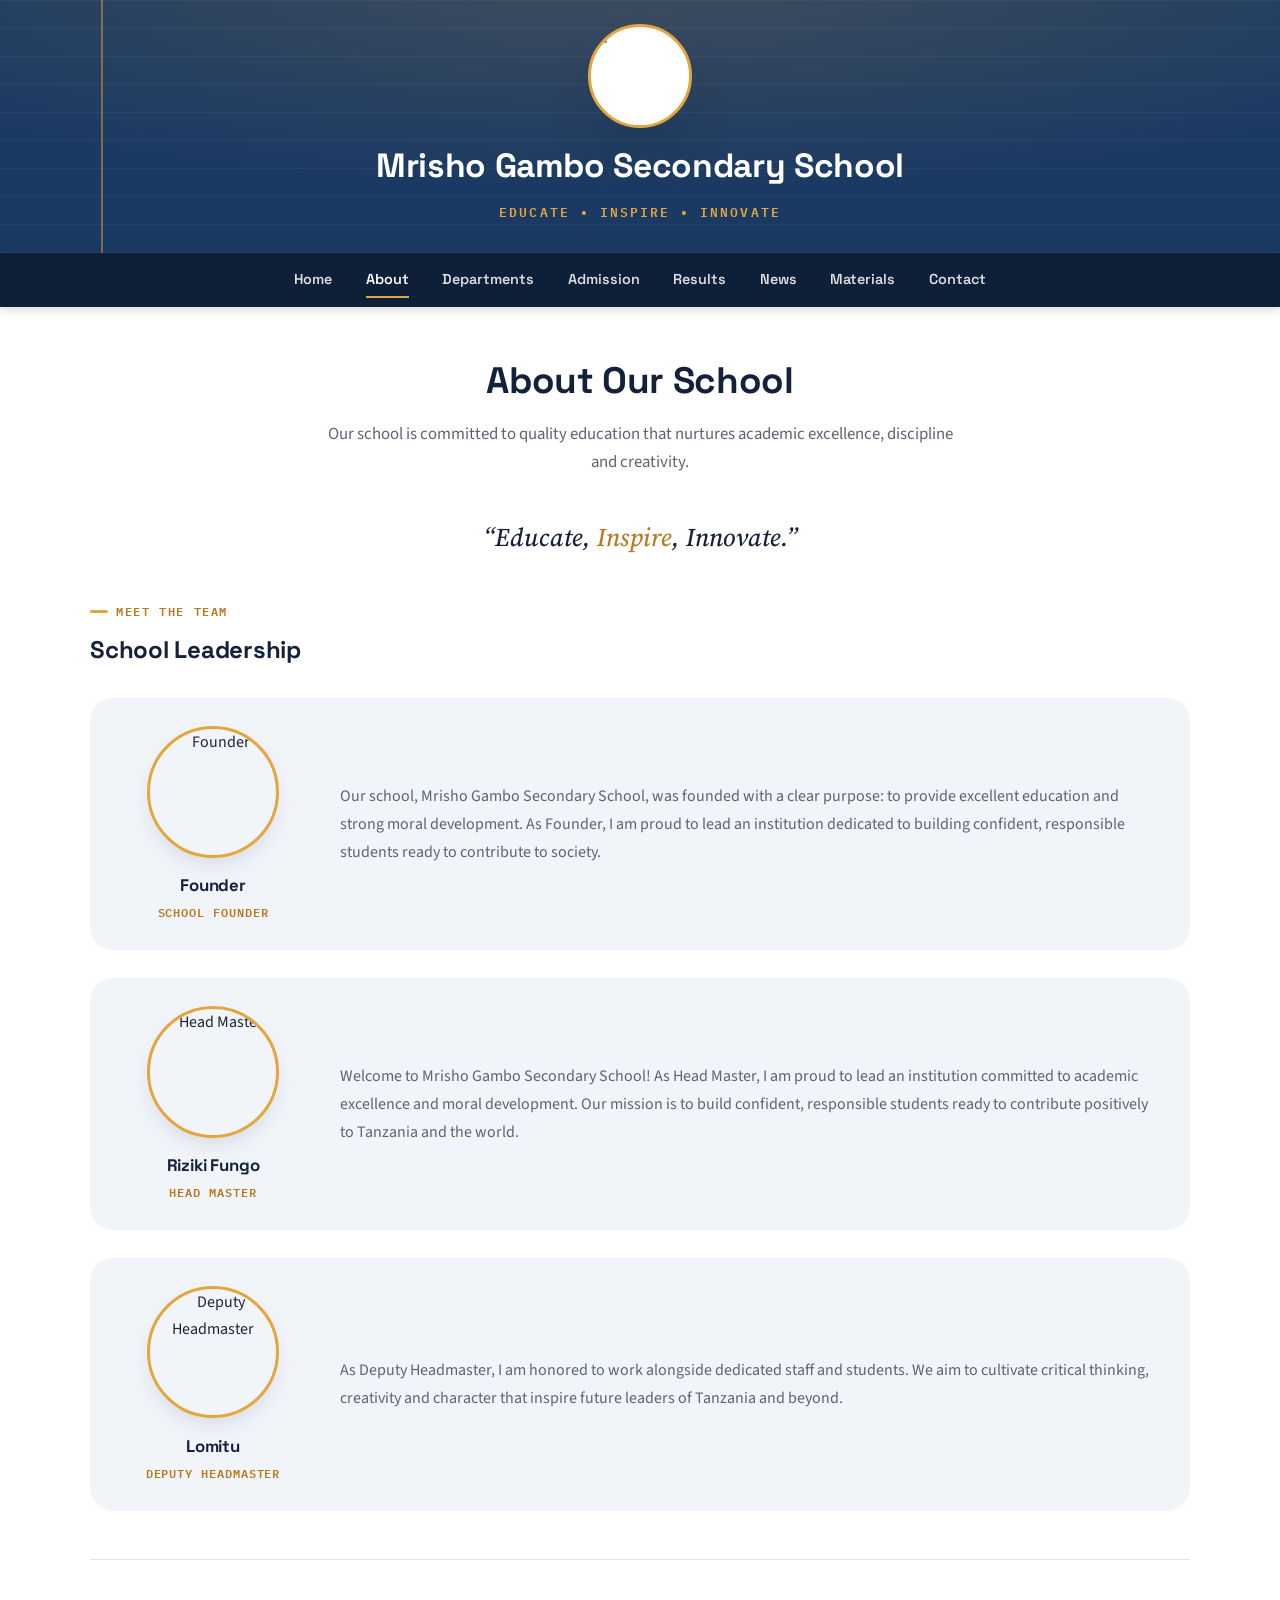
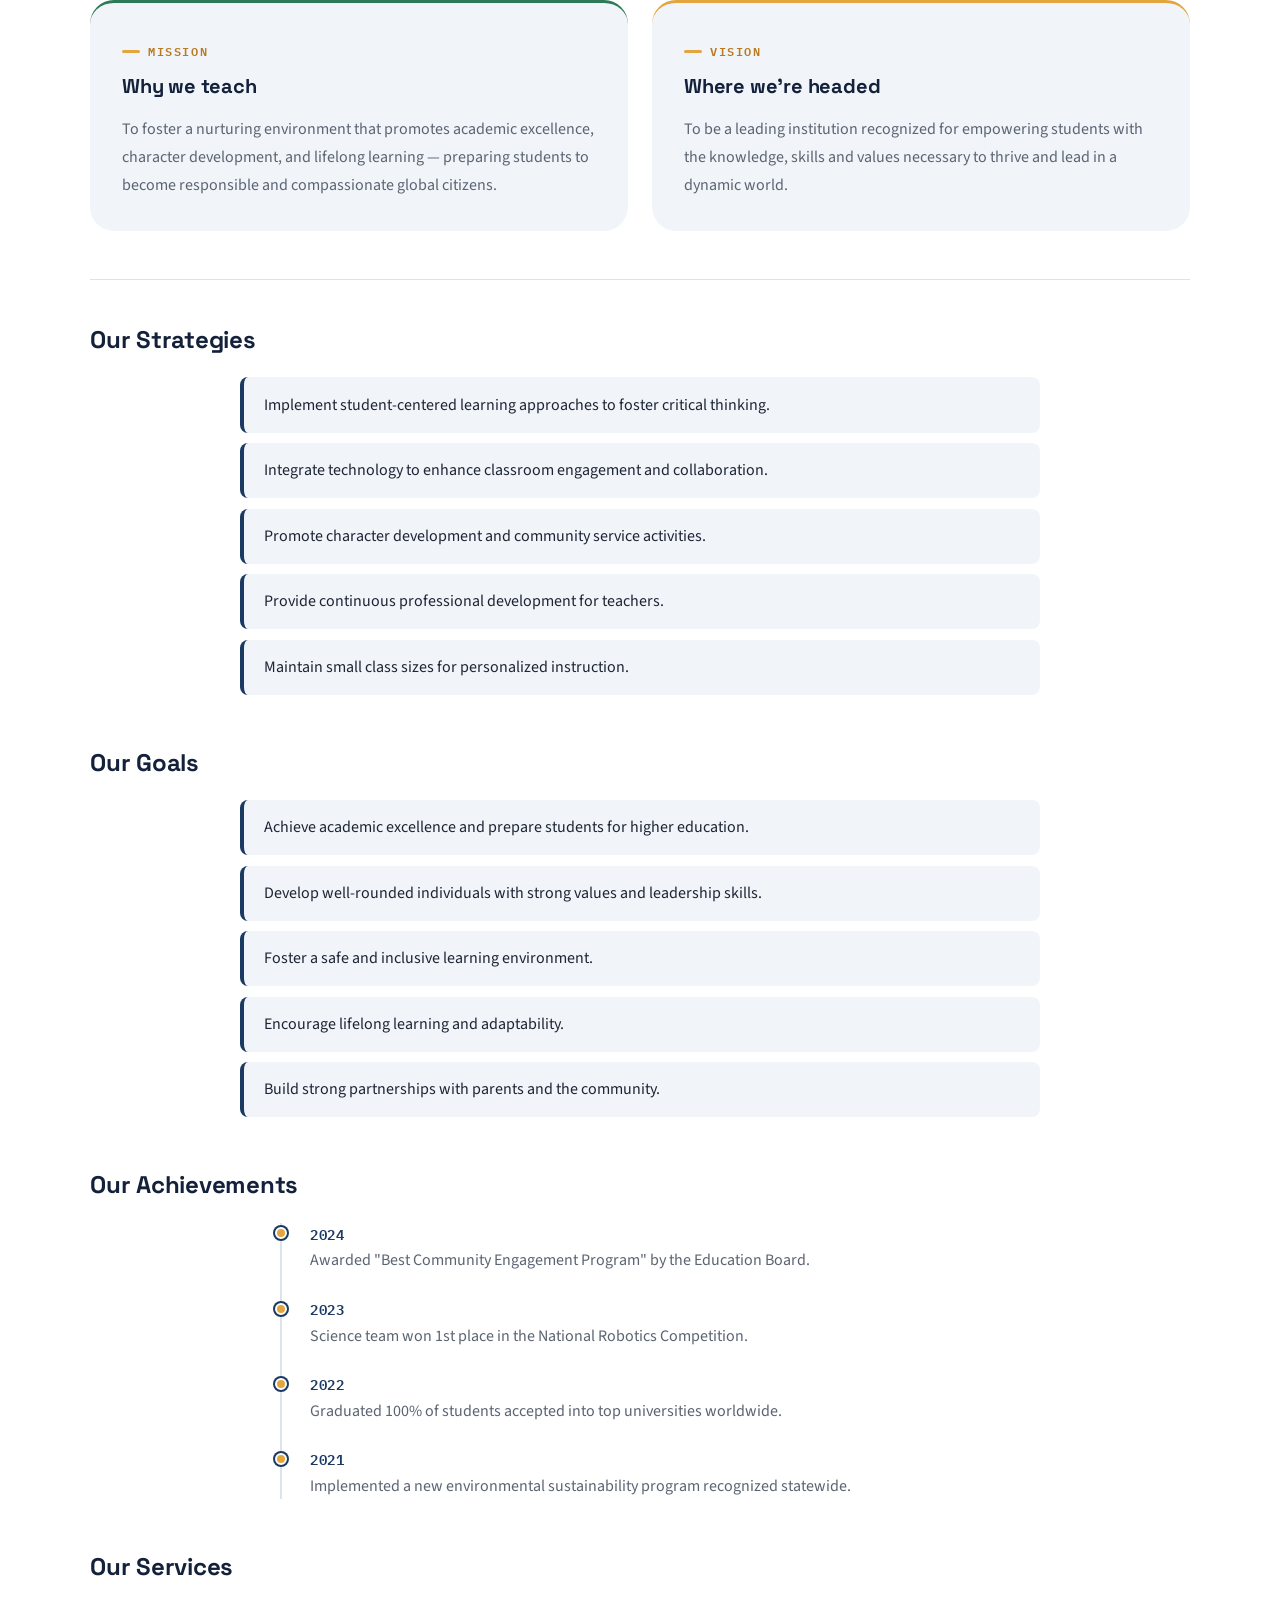
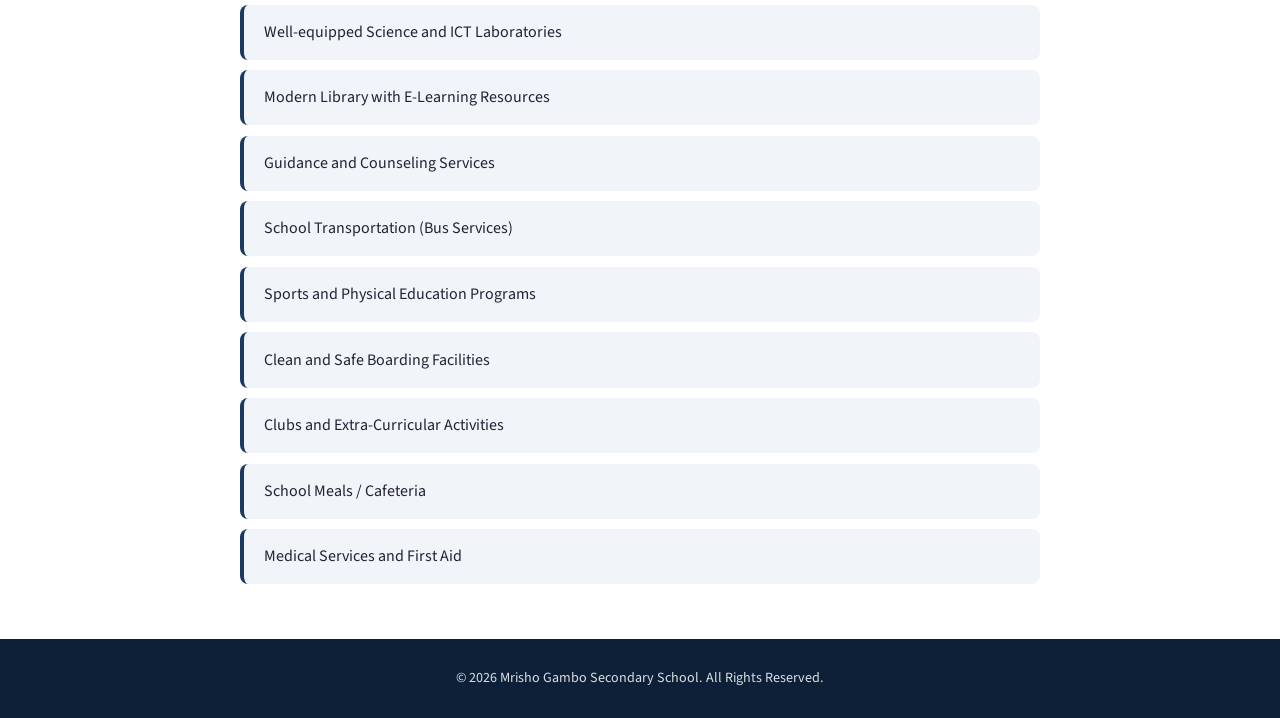
==== about.html @ 098f200f "Add files via upload" ====
<!DOCTYPE html>
<html lang="en">
<head>
  <meta charset="UTF-8">
  <meta name="viewport" content="width=device-width, initial-scale=1.0">
  <title>About | Mrisho Gambo Secondary School</title>
  <link rel="stylesheet" href="style.css">
</head>
<body>

  <header class="site-header">
    <div class="header-inner">
      <img src="school-logo.jpg" alt="Mrisho Gambo Secondary School Logo" class="school-logo">
      <h1>Mrisho Gambo Secondary School</h1>
      <p class="tagline">Educate • Inspire • Innovate</p>
    </div>
  </header>

    <nav class="main-nav">
    <div class="nav-inner">
      <span class="nav-brand">Menu</span>
      <button class="nav-toggle" aria-label="Toggle navigation menu" aria-expanded="false">
        <span></span><span></span><span></span>
      </button>
    </div>
    <ul>
      <li><a href="home.html">Home</a></li>
      <li><a href="about.html" class="active">About</a></li>
      <li><a href="departments.html">Departments</a></li>
      <li><a href="admission.html">Admission</a></li>
      <li><a href="results.html">Results</a></li>
      <li><a href="news.html">News</a></li>
      <li><a href="notes.html">Materials</a></li>
      <li><a href="contact.html">Contact</a></li>
    </ul>
  </nav>

  <main>
    <h1 class="page-title">About Our School</h1>
    <p class="page-subtitle">Our school is committed to quality education that nurtures academic excellence, discipline and creativity.</p>

    <p class="motto">“Educate, <span>Inspire</span>, Innovate.”</p>

    <!-- Leadership -->
    <section>
      <span class="eyebrow">Meet the team</span>
      <h2>School Leadership</h2>

      <div class="profile-row">
        <div class="person-card">
          <img loading="lazy" src="g.jpg" alt="Founder" class="person-photo">
          <h3>Founder</h3>
          <p class="person-role">School Founder</p>
        </div>
        <div class="profile-text">
          <p>
            Our school, Mrisho Gambo Secondary School, was founded with a clear purpose:
            to provide excellent education and strong moral development.
            As Founder, I am proud to lead an institution dedicated to building
            confident, responsible students ready to contribute to society.
          </p>
        </div>
      </div>

      <div class="profile-row">
        <div class="person-card">
          <img loading="lazy" src="ok.png" alt="Head Master" class="person-photo">
          <h3>Riziki Fungo</h3>
          <p class="person-role">Head Master</p>
        </div>
        <div class="profile-text">
          <p>
            Welcome to Mrisho Gambo Secondary School!
            As Head Master, I am proud to lead an institution committed to academic excellence
            and moral development. Our mission is to build confident, responsible students
            ready to contribute positively to Tanzania and the world.
          </p>
        </div>
      </div>

      <div class="profile-row">
        <div class="person-card">
          <img loading="lazy" src="ok.png" alt="Deputy Headmaster" class="person-photo">
          <h3>Lomitu</h3>
          <p class="person-role">Deputy Headmaster</p>
        </div>
        <div class="profile-text">
          <p>
            As Deputy Headmaster, I am honored to work alongside dedicated staff and students.
            We aim to cultivate critical thinking, creativity and character that inspire
            future leaders of Tanzania and beyond.
          </p>
        </div>
      </div>
    </section>

    <hr>

    <section>
      <div class="icon-panels">
        <div class="icon-panel">
          <span class="eyebrow">Mission</span>
          <h2>Why we teach</h2>
          <p>
            To foster a nurturing environment that promotes academic excellence, character development,
            and lifelong learning — preparing students to become responsible and compassionate global citizens.
          </p>
        </div>
        <div class="icon-panel">
          <span class="eyebrow">Vision</span>
          <h2>Where we're headed</h2>
          <p>
            To be a leading institution recognized for empowering students with the knowledge,
            skills and values necessary to thrive and lead in a dynamic world.
          </p>
        </div>
      </div>
    </section>

    <hr>

    <section>
      <h2>Our Strategies</h2>
      <ul class="content-list">
        <li>Implement student-centered learning approaches to foster critical thinking.</li>
        <li>Integrate technology to enhance classroom engagement and collaboration.</li>
        <li>Promote character development and community service activities.</li>
        <li>Provide continuous professional development for teachers.</li>
        <li>Maintain small class sizes for personalized instruction.</li>
      </ul>
    </section>

    <section>
      <h2>Our Goals</h2>
      <ul class="content-list">
        <li>Achieve academic excellence and prepare students for higher education.</li>
        <li>Develop well-rounded individuals with strong values and leadership skills.</li>
        <li>Foster a safe and inclusive learning environment.</li>
        <li>Encourage lifelong learning and adaptability.</li>
        <li>Build strong partnerships with parents and the community.</li>
      </ul>
    </section>

    <section>
      <h2>Our Achievements</h2>
      <ol class="timeline">
        <li><span class="year">2024</span><p>Awarded "Best Community Engagement Program" by the Education Board.</p></li>
        <li><span class="year">2023</span><p>Science team won 1st place in the National Robotics Competition.</p></li>
        <li><span class="year">2022</span><p>Graduated 100% of students accepted into top universities worldwide.</p></li>
        <li><span class="year">2021</span><p>Implemented a new environmental sustainability program recognized statewide.</p></li>
      </ol>
    </section>

    <section>
      <h2>Our Services</h2>
      <ul class="content-list">
        <li>Well-equipped Science and ICT Laboratories</li>
        <li>Modern Library with E-Learning Resources</li>
        <li>Guidance and Counseling Services</li>
        <li>School Transportation (Bus Services)</li>
        <li>Sports and Physical Education Programs</li>
        <li>Clean and Safe Boarding Facilities</li>
        <li>Clubs and Extra-Curricular Activities</li>
        <li>School Meals / Cafeteria</li>
        <li>Medical Services and First Aid</li>
      </ul>
    </section>

  </main>

  <footer class="site-footer">
    <p>&copy; 2026 Mrisho Gambo Secondary School. All Rights Reserved.</p>
  </footer>

  <script src="site.js" defer></script>
</body>
</html>
---- style.css ----
/* ==================================================================
   Mrisho Gambo Secondary School — Shared Styles
   Design system: exercise-book ruled margins, brass gold + deep
   indigo, Space Grotesk headings over Source Sans body copy.
   ================================================================== */

@import url('https://fonts.googleapis.com/css2?family=Space+Grotesk:wght@500;600;700&family=Source+Sans+3:wght@400;500;600;700&family=Source+Serif+4:ital,opsz,wght@0,8..60,500;1,8..60,500&family=IBM+Plex+Mono:wght@500;600&display=swap');

:root {
  /* Color */
  --ink: #14213b;
  --indigo: #1b3a63;
  --indigo-deep: #0e2038;
  --gold: #e3a63e;
  --gold-deep: #b9791f;
  --leaf: #2f7a56;
  --leaf-deep: #21573d;
  --paper: #ffffff;
  --panel: #f1f5fa;
  --panel-deep: #e7edf5;
  --line: #dde3ec;
  --text: #1d2433;
  --text-muted: #5b6472;

  /* Elevation */
  --shadow-sm: 0 1px 3px rgba(14, 32, 56, 0.08);
  --shadow: 0 10px 28px -12px rgba(14, 32, 56, 0.22);
  --shadow-lg: 0 26px 60px -18px rgba(14, 32, 56, 0.3);

  /* Shape / motion */
  --radius-sm: 8px;
  --radius: 14px;
  --radius-lg: 24px;
  --ease: cubic-bezier(0.4, 0, 0.2, 1);
  --speed: 0.25s;

  /* Type */
  --font-display: 'Space Grotesk', 'Segoe UI', sans-serif;
  --font-body: 'Source Sans 3', 'Segoe UI', sans-serif;
  --font-serif: 'Source Serif 4', Georgia, serif;
  --font-mono: 'IBM Plex Mono', 'Consolas', monospace;
}

*, *::before, *::after { box-sizing: border-box; margin: 0; padding: 0; }

html { scroll-behavior: smooth; }

@media (prefers-reduced-motion: reduce) {
  html { scroll-behavior: auto; }
  *, *::before, *::after { animation-duration: 0.01ms !important; animation-iteration-count: 1 !important; transition-duration: 0.01ms !important; }
}

body {
  font-family: var(--font-body);
  background: var(--paper);
  color: var(--text);
  line-height: 1.65;
  min-height: 100vh;
  display: flex;
  flex-direction: column;
}

img { max-width: 100%; height: auto; display: block; }

a { color: var(--indigo); text-decoration: none; transition: color var(--speed) var(--ease); }
a:hover { color: var(--gold-deep); }

:focus-visible {
  outline: 3px solid var(--gold);
  outline-offset: 2px;
  border-radius: 4px;
}

h1, h2, h3, h4 { font-family: var(--font-display); color: var(--ink); font-weight: 700; letter-spacing: -0.01em; }

/* ========== EYEBROW / LABEL ========== */
.eyebrow {
  display: inline-flex;
  align-items: center;
  gap: 0.5rem;
  font-family: var(--font-mono);
  font-size: 0.72rem;
  font-weight: 600;
  letter-spacing: 0.14em;
  text-transform: uppercase;
  color: var(--gold-deep);
  margin-bottom: 0.6rem;
}

.eyebrow::before {
  content: "";
  width: 18px;
  height: 3px;
  background: var(--gold);
  border-radius: 2px;
  flex-shrink: 0;
}

/* ========== HEADER ========== */
.site-header {
  position: relative;
  background: var(--indigo);
  color: var(--white, #fff);
  padding: 1.5rem 1.5rem 0;
  text-align: center;
  overflow: hidden;
  isolation: isolate;
}

/* Exercise-book ruled-paper texture + margin line — the site's signature motif */
.site-header::before {
  content: "";
  position: absolute;
  inset: 0;
  z-index: -1;
  background-image:
    linear-gradient(rgba(255, 255, 255, 0.055) 1px, transparent 1px),
    linear-gradient(90deg, transparent calc(8% - 1px), rgba(227, 166, 62, 0.55) calc(8% - 1px), rgba(227, 166, 62, 0.55) 8%, transparent calc(8% + 1px));
  background-size: 100% 28px, 100% 100%;
  background-repeat: repeat, no-repeat;
  opacity: 0.9;
}

.site-header::after {
  content: "";
  position: absolute;
  inset: 0;
  z-index: -1;
  background: radial-gradient(120% 140% at 50% -10%, rgba(227, 166, 62, 0.18), transparent 60%);
}

.header-inner {
  max-width: 1140px;
  margin: 0 auto;
  display: flex;
  flex-direction: column;
  align-items: center;
  gap: 0.5rem;
  padding-bottom: 1.6rem;
}

.school-logo {
  width: 104px;
  height: 104px;
  border-radius: 50%;
  object-fit: cover;
  border: 3px solid var(--gold);
  box-shadow: var(--shadow-lg);
  background: var(--paper);
}

.site-header h1 {
  font-size: clamp(1.5rem, 1.1rem + 1.5vw, 2.1rem);
  font-weight: 700;
  letter-spacing: -0.01em;
  margin: 0.15rem 0 0;
  color: var(--paper);
}

.site-header .tagline {
  font-family: var(--font-mono);
  font-size: 0.8rem;
  font-weight: 600;
  letter-spacing: 0.16em;
  text-transform: uppercase;
  color: var(--gold);
  margin-bottom: 0.25rem;
}

/* ========== NAVIGATION ========== */
.main-nav {
  background: var(--indigo-deep);
  position: sticky;
  top: 0;
  z-index: 200;
  box-shadow: 0 2px 10px rgba(0, 0, 0, 0.18);
}

.nav-inner {
  max-width: 1140px;
  margin: 0 auto;
  display: flex;
  align-items: center;
  justify-content: space-between;
  padding: 0 1rem;
}

.nav-brand {
  display: none;
  font-family: var(--font-display);
  font-weight: 700;
  color: var(--paper);
  font-size: 0.95rem;
  padding: 0.9rem 0;
}

.nav-toggle {
  display: none;
  flex-direction: column;
  justify-content: center;
  align-items: center;
  gap: 5px;
  width: 42px;
  height: 42px;
  margin: 0.55rem 0;
  background: transparent;
  border: 1px solid rgba(255, 255, 255, 0.25);
  border-radius: var(--radius-sm);
  cursor: pointer;
}

.nav-toggle span {
  display: block;
  width: 20px;
  height: 2px;
  background: var(--paper);
  border-radius: 2px;
  transition: transform var(--speed) var(--ease), opacity var(--speed) var(--ease);
}

.nav-toggle[aria-expanded="true"] span:nth-child(1) { transform: translateY(7px) rotate(45deg); }
.nav-toggle[aria-expanded="true"] span:nth-child(2) { opacity: 0; }
.nav-toggle[aria-expanded="true"] span:nth-child(3) { transform: translateY(-7px) rotate(-45deg); }

.main-nav ul {
  list-style: none;
  display: flex;
  flex-wrap: wrap;
  justify-content: center;
  margin: 0 auto;
  padding: 0;
}

.main-nav a {
  position: relative;
  display: block;
  color: rgba(255, 255, 255, 0.85);
  padding: 0.95rem 1.05rem;
  font-family: var(--font-display);
  font-weight: 600;
  font-size: 0.9rem;
  transition: color var(--speed) var(--ease);
}

.main-nav a::after {
  content: "";
  position: absolute;
  left: 1.05rem;
  right: 1.05rem;
  bottom: 0.55rem;
  height: 2px;
  background: var(--gold);
  transform: scaleX(0);
  transform-origin: left;
  transition: transform var(--speed) var(--ease);
}

.main-nav a:hover,
.main-nav a.active {
  color: var(--paper);
}

.main-nav a:hover::after,
.main-nav a.active::after {
  transform: scaleX(1);
}

/* ========== MAIN CONTENT ========== */
main {
  flex: 1;
  width: 100%;
  max-width: 1140px;
  margin: 0 auto;
  padding: 2.75rem 1.25rem;
}

.page-title {
  text-align: center;
  font-size: clamp(1.7rem, 1.4rem + 1.2vw, 2.3rem);
  color: var(--ink);
  margin-bottom: 0.6rem;
}

.page-subtitle {
  text-align: center;
  color: var(--text-muted);
  max-width: 640px;
  margin: 0 auto 2.5rem;
  font-size: 1.05rem;
}

section { margin-bottom: 3rem; }
section:last-child { margin-bottom: 0; }

section > h2 {
  color: var(--ink);
  font-size: 1.5rem;
  margin-bottom: 1.1rem;
}

hr {
  border: none;
  border-top: 1px solid var(--line);
  margin: 2.5rem 0;
}

/* Reveal-on-scroll (progressive enhancement via site.js) */
.reveal {
  opacity: 0;
  transform: translateY(16px);
  transition: opacity 0.6s var(--ease), transform 0.6s var(--ease);
}

.reveal.is-visible { opacity: 1; transform: none; }

/* ========== CARDS ========== */
.card-grid {
  display: grid;
  grid-template-columns: repeat(auto-fit, minmax(250px, 1fr));
  gap: 1.5rem;
  margin: 1.5rem 0;
}

.card {
  background: var(--paper);
  border-radius: var(--radius);
  padding: 1.75rem 1.5rem;
  box-shadow: var(--shadow-sm);
  transition: transform var(--speed) var(--ease), box-shadow var(--speed) var(--ease), border-color var(--speed) var(--ease);
  text-align: left;
  border: 1px solid var(--line);
  border-top: 3px solid var(--indigo);
}

.card:hover {
  transform: translateY(-5px);
  box-shadow: var(--shadow);
  border-top-color: var(--gold);
}

.card h3 { color: var(--ink); font-size: 1.2rem; margin-bottom: 0.5rem; }
.card p { color: var(--text-muted); font-size: 0.95rem; margin-bottom: 1.25rem; }

.btn {
  display: inline-flex;
  align-items: center;
  gap: 0.5rem;
  background: var(--indigo);
  color: var(--paper);
  padding: 0.7rem 1.4rem;
  border-radius: var(--radius-sm);
  font-family: var(--font-display);
  font-weight: 600;
  font-size: 0.88rem;
  border: none;
  cursor: pointer;
  transition: background var(--speed) var(--ease), transform var(--speed) var(--ease), box-shadow var(--speed) var(--ease);
}

.btn::after { content: "\2192"; transition: transform var(--speed) var(--ease); }
.btn:hover { background: var(--indigo-deep); color: var(--paper); transform: translateY(-2px); box-shadow: var(--shadow); }
.btn:hover::after { transform: translateX(3px); }

.btn-accent { background: var(--gold); color: var(--indigo-deep); }
.btn-accent:hover { background: var(--gold-deep); color: var(--paper); }

/* ========== LISTS ========== */
.content-list {
  list-style: none;
  max-width: 800px;
  margin: 0 auto;
}

.content-list li {
  background: var(--panel);
  padding: 0.95rem 1.25rem;
  margin-bottom: 0.65rem;
  border-radius: var(--radius-sm);
  border-left: 4px solid var(--indigo);
  line-height: 1.55;
}

.content-list li strong { color: var(--indigo); font-family: var(--font-display); }

/* ========== TABLES ========== */
.table-wrap {
  overflow-x: auto;
  margin: 1.5rem 0;
  border-radius: var(--radius);
  box-shadow: var(--shadow-sm);
  background: var(--paper);
  border: 1px solid var(--line);
}

table { width: 100%; border-collapse: collapse; min-width: 600px; }

th, td { padding: 0.9rem 1rem; text-align: center; border-bottom: 1px solid var(--line); font-size: 0.94rem; }

th {
  background: var(--indigo);
  color: var(--paper);
  font-family: var(--font-mono);
  font-weight: 600;
  font-size: 0.78rem;
  letter-spacing: 0.06em;
  text-transform: uppercase;
  white-space: nowrap;
}

tr:nth-child(even) { background: var(--panel); }
tr:hover { background: var(--panel-deep); }

td:first-child { text-align: left; font-weight: 600; white-space: nowrap; color: var(--ink); }

/* ========== PROFILE / FLIP CARDS ========== */
.profile-row {
  display: flex;
  flex-wrap: wrap;
  gap: 2rem;
  align-items: center;
  margin: 1.75rem 0;
  background: var(--panel);
  padding: 1.75rem;
  border-radius: var(--radius-lg);
}

.profile-text { flex: 1; min-width: 260px; }
.profile-text p { color: var(--text-muted); line-height: 1.75; }

/* Leadership portrait — static, no interaction required to read it */
.person-card {
  width: 190px;
  flex-shrink: 0;
  text-align: center;
}

.person-photo {
  width: 132px;
  height: 132px;
  border-radius: 50%;
  object-fit: cover;
  margin: 0 auto 0.9rem;
  border: 3px solid var(--gold);
  box-shadow: var(--shadow);
}

.person-card h3 { font-size: 1.05rem; color: var(--ink); margin-bottom: 0.2rem; }

.person-card .person-role {
  font-family: var(--font-mono);
  font-size: 0.72rem;
  font-weight: 600;
  letter-spacing: 0.08em;
  text-transform: uppercase;
  color: var(--gold-deep);
}

/* Department cards — subject header strip + head-of-department row, always visible */
.dept-grid {
  display: grid;
  grid-template-columns: repeat(auto-fill, minmax(220px, 1fr));
  gap: 1.25rem;
  margin: 1.5rem 0;
}

.dept-card {
  background: var(--paper);
  border-radius: var(--radius);
  overflow: hidden;
  border: 1px solid var(--line);
  box-shadow: var(--shadow-sm);
  transition: transform var(--speed) var(--ease), box-shadow var(--speed) var(--ease);
}

.dept-card:hover { transform: translateY(-4px); box-shadow: var(--shadow); }

.dept-top {
  color: var(--paper);
  font-family: var(--font-display);
  font-weight: 700;
  font-size: 0.85rem;
  letter-spacing: 0.02em;
  padding: 0.85rem 1rem;
  background: var(--indigo);
}

/* Rotate a harmonious 6-color set across department cards instead of arbitrary inline colors */
.dept-card:nth-of-type(6n+1) .dept-top { background: var(--indigo); }
.dept-card:nth-of-type(6n+2) .dept-top { background: var(--leaf); }
.dept-card:nth-of-type(6n+3) .dept-top { background: var(--gold-deep); }
.dept-card:nth-of-type(6n+4) .dept-top { background: #4a4f80; }
.dept-card:nth-of-type(6n+5) .dept-top { background: #2c6e73; }
.dept-card:nth-of-type(6n+6) .dept-top { background: #8a5a2e; }

.dept-body {
  display: flex;
  align-items: center;
  gap: 0.85rem;
  padding: 0.95rem 1rem;
}

.dept-avatar {
  width: 48px;
  height: 48px;
  border-radius: 50%;
  object-fit: cover;
  flex-shrink: 0;
  border: 2px solid var(--panel);
}

.dept-body h3 { font-size: 0.94rem; color: var(--ink); margin-bottom: 0.15rem; }
.dept-body p { color: var(--text-muted); font-size: 0.78rem; }

/* ========== CONTACT CARDS ========== */
.contact-grid {
  display: grid;
  grid-template-columns: repeat(auto-fit, minmax(260px, 1fr));
  gap: 1.5rem;
  margin: 2rem 0;
}

.teacher-card {
  background: var(--paper);
  border-radius: var(--radius);
  padding: 1.85rem 1.35rem;
  text-align: center;
  box-shadow: var(--shadow-sm);
  border-top: 4px solid var(--indigo);
  transition: transform var(--speed) var(--ease), box-shadow var(--speed) var(--ease);
}

.teacher-card:hover { transform: translateY(-5px); box-shadow: var(--shadow); }

.teacher-card img {
  width: 116px; height: 116px; border-radius: 50%; object-fit: cover;
  margin: 0 auto 1rem; border: 3px solid var(--panel);
}

.teacher-card h3 { color: var(--ink); font-size: 1.2rem; margin-bottom: 0.2rem; }

.teacher-card .role {
  font-family: var(--font-mono); color: var(--gold-deep); font-weight: 600;
  margin-bottom: 0.85rem; font-size: 0.78rem; letter-spacing: 0.08em; text-transform: uppercase;
}

.teacher-card .contact-info { font-size: 0.9rem; color: var(--text-muted); }
.teacher-card .contact-info a { color: var(--indigo); }

/* Contact form */
.contact-form {
  background: var(--panel);
  padding: 2.25rem;
  border-radius: var(--radius-lg);
  max-width: 560px;
  margin: 2rem auto;
}

.contact-form h2 { text-align: center; margin-bottom: 1.5rem; display: block; }

.contact-form label {
  display: block; font-weight: 600; margin-bottom: 0.35rem;
  font-size: 0.85rem; color: var(--ink); font-family: var(--font-display);
}

.contact-form input, .contact-form textarea {
  width: 100%; padding: 0.75rem 1rem; margin-bottom: 1.1rem;
  border: 1px solid var(--line); border-radius: var(--radius-sm);
  font-size: 1rem; font-family: var(--font-body); background: var(--paper);
  transition: border-color var(--speed) var(--ease), box-shadow var(--speed) var(--ease);
}

.contact-form input:focus, .contact-form textarea:focus {
  outline: none; border-color: var(--indigo);
  box-shadow: 0 0 0 3px rgba(27, 58, 99, 0.14);
}

.contact-form button { width: 100%; justify-content: center; padding: 0.9rem; font-size: 1rem; }

/* Map */
.map-container {
  width: 100%; border-radius: var(--radius-lg); overflow: hidden;
  box-shadow: var(--shadow); margin: 2rem 0; background: var(--panel);
  border: 1px solid var(--line);
}

.map-container iframe { width: 100%; height: 400px; border: 0; display: block; }

/* ========== NEWS ========== */
.news-list {
  display: grid;
  grid-template-columns: repeat(auto-fit, minmax(300px, 1fr));
  gap: 1.4rem;
  max-width: 1000px;
  margin: 0 auto;
}

.news-item {
  background: var(--paper);
  padding: 1.5rem 1.6rem;
  border-radius: var(--radius);
  box-shadow: var(--shadow-sm);
  border-left: 5px solid var(--indigo);
  transition: box-shadow var(--speed) var(--ease), transform var(--speed) var(--ease), border-color var(--speed) var(--ease);
}

.news-item:hover { box-shadow: var(--shadow); transform: translateY(-3px); border-left-color: var(--gold); }
.news-item h3 { font-size: 1.1rem; margin-bottom: 0.5rem; }
.news-item h3 a { color: var(--ink); cursor: pointer; }
.news-item h3 a:hover { color: var(--gold-deep); }
.news-item p { color: var(--text-muted); font-size: 0.94rem; }

/* Modal */
.modal {
  display: none; position: fixed; z-index: 1000; inset: 0;
  background: rgba(14, 32, 56, 0.65); overflow-y: auto; padding: 2rem 1rem;
}

.modal-content {
  background: var(--paper); max-width: 640px; margin: 2rem auto; padding: 1.75rem;
  border-radius: var(--radius-lg); text-align: center; position: relative;
  max-height: 85vh; overflow-y: auto; box-shadow: var(--shadow-lg);
}

.modal-content img { width: 100%; border-radius: var(--radius-sm); margin-bottom: 0.75rem; }
.modal-content h2 { margin-bottom: 1rem; }
.modal-content ul { text-align: left; margin: 1rem 0; padding-left: 1.2rem; }
.modal-content li { margin-bottom: 0.45rem; }

.close-btn {
  background: var(--indigo); color: var(--paper); border: none; padding: 0.6rem 1.5rem;
  border-radius: var(--radius-sm); font-family: var(--font-display); font-weight: 600;
  cursor: pointer; margin-top: 0.75rem; font-size: 0.92rem;
}

.close-btn:hover { background: var(--indigo-deep); }

/* ========== NOTES / MATERIALS ========== */
.materials-grid {
  display: grid;
  grid-template-columns: repeat(auto-fit, minmax(220px, 1fr));
  gap: 1.25rem;
  margin: 1.5rem 0 2.5rem;
}

.material-card {
  background: var(--indigo);
  color: var(--paper);
  padding: 1.6rem 1.35rem;
  border-radius: var(--radius);
  text-align: center;
  box-shadow: var(--shadow-sm);
  transition: transform var(--speed) var(--ease), background var(--speed) var(--ease), box-shadow var(--speed) var(--ease);
}

.material-card:hover { transform: translateY(-4px); background: var(--indigo-deep); box-shadow: var(--shadow); }
.material-card h3 { font-size: 1.02rem; margin-bottom: 0.95rem; letter-spacing: 0.01em; color: var(--paper); }
.material-card .btn { background: var(--paper); color: var(--indigo); font-size: 0.82rem; padding: 0.55rem 1.1rem; }
.material-card .btn:hover { background: var(--gold); color: var(--indigo-deep); }

/* ========== HOME SPECIFIC ========== */
.hero {
  position: relative;
  width: 100%;
  max-height: 480px;
  overflow: hidden;
}

.hero img { width: 100%; height: 480px; object-fit: cover; }

.hero::after {
  content: "";
  position: absolute; inset: 0;
  background: linear-gradient(to top, rgba(14, 32, 56, 0.88) 0%, rgba(14, 32, 56, 0.35) 55%, rgba(14, 32, 56, 0.05) 100%);
}

.hero-copy {
  position: absolute;
  left: 0; right: 0; bottom: 0;
  z-index: 2;
  max-width: 1140px;
  margin: 0 auto;
  padding: 0 1.25rem 2.25rem;
  color: var(--paper);
}

.hero-copy .eyebrow { color: var(--gold); }
.hero-copy .eyebrow::before { background: var(--gold); }

.hero-copy h1 {
  font-size: clamp(1.8rem, 1.3rem + 2.4vw, 3rem);
  color: var(--paper);
  max-width: 640px;
  margin-bottom: 0.6rem;
}

.hero-copy p {
  max-width: 520px;
  color: rgba(255, 255, 255, 0.88);
  font-size: 1.05rem;
  margin-bottom: 1.4rem;
}

.hero-actions { display: flex; flex-wrap: wrap; gap: 0.85rem; }

.stat-strip {
  display: grid;
  grid-template-columns: repeat(auto-fit, minmax(130px, 1fr));
  gap: 1px;
  background: var(--line);
  border: 1px solid var(--line);
  border-radius: var(--radius);
  overflow: hidden;
  margin: 2.5rem 0;
}

.stat-strip .stat {
  background: var(--paper);
  padding: 1.4rem 1rem;
  text-align: center;
}

.stat .stat-num {
  display: block;
  font-family: var(--font-mono);
  font-size: 1.7rem;
  font-weight: 600;
  color: var(--indigo);
}

.stat .stat-label {
  font-size: 0.78rem;
  color: var(--text-muted);
  letter-spacing: 0.03em;
}

.bulletin-grid {
  display: grid;
  grid-template-columns: repeat(auto-fit, minmax(280px, 1fr));
  gap: 1.5rem;
}

.notifications-box, .events-box {
  background: var(--panel);
  padding: 1.6rem 1.75rem;
  border-radius: var(--radius-lg);
}

.notifications-box h3, .events-box h3 { color: var(--ink); margin-bottom: 1rem; font-size: 1.15rem; }
.notifications-box ul, .events-box ul { list-style: none; }

.notifications-box li, .events-box li {
  position: relative;
  background: var(--paper);
  padding: 0.75rem 1rem 0.75rem 1.75rem;
  margin-bottom: 0.55rem;
  border-radius: var(--radius-sm);
  color: var(--text);
  font-size: 0.94rem;
  box-shadow: var(--shadow-sm);
}

.notifications-box li::before, .events-box li::before {
  content: "";
  position: absolute; left: 0.75rem; top: 1.05rem;
  width: 6px; height: 6px; border-radius: 50%;
  background: var(--gold);
}

/* Motto highlight */
.motto {
  text-align: center;
  font-family: var(--font-serif);
  font-style: italic;
  font-size: 1.6rem;
  color: var(--ink);
  font-weight: 500;
  margin: 0.5rem 0 2.25rem;
}

.motto span { color: var(--gold-deep); }

/* Slideshow */
.slideshow {
  position: relative;
  height: 380px;
  overflow: hidden;
  border-radius: var(--radius-lg);
  margin-bottom: 2rem;
  box-shadow: var(--shadow);
}

.slideshow-teachers {
  height: 280px;
}

.slide { position: absolute; inset: 0; background-size: cover; background-position: center; opacity: 0; transition: opacity 1s ease; }
.slide.active { opacity: 1; }

.slide .overlay {
  position: absolute; inset: 0;
  background: linear-gradient(to top, rgba(14, 32, 56, 0.85), rgba(14, 32, 56, 0.2));
  display: flex; flex-direction: column; justify-content: flex-end;
  padding: 2rem; color: var(--paper);
}

.slide .overlay h1 { font-size: 1.8rem; margin-bottom: 0.4rem; color: var(--paper); }
.slide .overlay p { font-size: 1.05rem; opacity: 0.95; }

/* ========== TIMELINE (achievements) ========== */
.timeline {
  list-style: none;
  max-width: 720px;
  margin: 0 auto;
  border-left: 2px solid var(--line);
  padding-left: 0;
}

.timeline li {
  position: relative;
  padding: 0 0 1.5rem 1.75rem;
}

.timeline li:last-child { padding-bottom: 0; }

.timeline li::before {
  content: "";
  position: absolute;
  left: -7px;
  top: 0.3rem;
  width: 12px; height: 12px;
  border-radius: 50%;
  background: var(--gold);
  border: 2px solid var(--paper);
  box-shadow: 0 0 0 2px var(--indigo);
}

.timeline .year {
  display: block;
  font-family: var(--font-mono);
  font-weight: 600;
  color: var(--indigo);
  font-size: 0.85rem;
  letter-spacing: 0.04em;
  margin-bottom: 0.15rem;
}

.timeline p { color: var(--text-muted); }

/* Icon panels (mission / vision) */
.icon-panels {
  display: grid;
  grid-template-columns: repeat(auto-fit, minmax(280px, 1fr));
  gap: 1.5rem;
}

.icon-panel {
  background: var(--panel);
  border-radius: var(--radius-lg);
  padding: 2rem;
  border-top: 3px solid var(--leaf);
}

.icon-panel:nth-of-type(2) { border-top-color: var(--gold); }

.icon-panel h2 { font-size: 1.25rem; margin-bottom: 0.75rem; }
.icon-panel p { color: var(--text-muted); line-height: 1.75; }

/* ========== FOOTER ========== */
.site-footer {
  background: var(--indigo-deep);
  color: rgba(255, 255, 255, 0.85);
  text-align: center;
  padding: 1.75rem 1rem;
  margin-top: auto;
  font-size: 0.88rem;
}

.site-footer p { margin: 0; }

/* ========== RESPONSIVE ========== */
@media (max-width: 860px) {
  .nav-toggle { display: flex; }
  .nav-brand { display: block; }

  .main-nav ul {
    display: none;
    flex-direction: column;
    align-items: stretch;
    width: 100%;
    padding-bottom: 0.5rem;
  }

  .main-nav ul.is-open { display: flex; }

  .main-nav a {
    text-align: left;
    padding: 0.95rem 1.15rem;
    min-height: 48px;
    display: flex;
    align-items: center;
  }
  .main-nav a::after { display: none; }
  .main-nav a.active { background: rgba(255, 255, 255, 0.08); color: var(--gold); }
}

@media (max-width: 768px) {
  body { font-size: 16px; /* prevent iOS zoom on inputs, improve readability */ }

  .site-header { padding: 1.1rem 1rem 0; }
  .site-header h1 { font-size: 1.25rem; line-height: 1.25; }
  .school-logo { width: 76px; height: 76px; }
  .site-header .tagline { font-size: 0.72rem; letter-spacing: 0.12em; }

  main { padding: 1.75rem 1rem; }

  .page-title { font-size: 1.45rem; margin-bottom: 0.45rem; }
  .page-subtitle { font-size: 0.98rem; margin-bottom: 1.75rem; line-height: 1.55; }

  .profile-row {
    flex-direction: column;
    text-align: center;
    padding: 1.35rem 1.1rem;
    gap: 1.25rem;
  }
  .person-card { width: 100%; max-width: 200px; margin: 0 auto; }
  .person-photo { width: 110px; height: 110px; }

  .hero img, .slideshow { height: 220px; }
  .hero-copy { padding: 0 1rem 1.25rem; }
  .hero-copy h1 { font-size: 1.45rem; }
  .hero-copy p { font-size: 0.95rem; margin-bottom: 1rem; }
  .hero-actions { gap: 0.65rem; }
  .hero-actions .btn { padding: 0.65rem 1.1rem; font-size: 0.85rem; }

  .map-container iframe { height: 260px; }

  /* Tables: keep scrollable, improve touch */
  .table-wrap {
    margin: 1rem -0.25rem;
    border-radius: var(--radius-sm);
    -webkit-overflow-scrolling: touch;
  }
  th, td {
    padding: 0.7rem 0.55rem;
    font-size: 0.82rem;
  }
  td:first-child { white-space: normal; min-width: 110px; }

  /* Cards & grids tighter */
  .card-grid, .dept-grid, .materials-grid, .contact-grid, .news-list {
    gap: 1rem;
  }
  .card, .teacher-card, .material-card, .news-item {
    padding: 1.25rem 1.1rem;
  }
  .dept-body { padding: 0.8rem; gap: 0.65rem; }
  .dept-avatar { width: 42px; height: 42px; }

  /* Buttons: larger touch targets */
  .btn {
    min-height: 44px;
    padding: 0.7rem 1.25rem;
  }

  /* Forms */
  .contact-form { padding: 1.5rem 1.15rem; margin: 1.5rem auto; }
  .contact-form input,
  .contact-form textarea {
    font-size: 16px; /* prevent iOS zoom */
    padding: 0.8rem 0.9rem;
  }

  /* Lists */
  .content-list li { padding: 0.85rem 1rem; font-size: 0.95rem; }

  /* Motto */
  .motto { font-size: 1.3rem; margin-bottom: 1.75rem; }

  /* Stat strip */
  .stat-strip .stat { padding: 1.1rem 0.6rem; }
  .stat .stat-num { font-size: 1.4rem; }
  .stat .stat-label { font-size: 0.72rem; }

  /* Bulletin */
  .notifications-box, .events-box { padding: 1.25rem 1.15rem; }

  /* Icon panels */
  .icon-panel { padding: 1.5rem 1.25rem; }

  /* Modal */
  .modal { padding: 1rem 0.75rem; }
  .modal-content { padding: 1.35rem 1.1rem; margin: 1rem auto; max-height: 90vh; }
}

@media (max-width: 480px) {
  .school-logo { width: 68px; height: 68px; }
  .site-header h1 { font-size: 1.15rem; }
  .page-title { font-size: 1.3rem; }
  .hero img, .slideshow { height: 190px; }
  .hero-copy h1 { font-size: 1.3rem; }
  .card-grid { grid-template-columns: 1fr; }
  .dept-grid { grid-template-columns: 1fr; }
  .materials-grid { grid-template-columns: 1fr; }
  .stat-strip { grid-template-columns: repeat(2, 1fr); }
  .contact-grid { grid-template-columns: 1fr; }
  .news-list { grid-template-columns: 1fr; }
  .icon-panels { grid-template-columns: 1fr; }
  .bulletin-grid { grid-template-columns: 1fr; }
  th, td { padding: 0.55rem 0.4rem; font-size: 0.78rem; }
  .btn { width: 100%; justify-content: center; }
  .hero-actions { flex-direction: column; }
  .hero-actions .btn { width: 100%; }
}

/* Utility */
.text-center { text-align: center; }
.eyebrow.text-center {
  justify-content: center;
  width: 100%;
}
.mt-2 { margin-top: 1.5rem; }
.mb-2 { margin-bottom: 1.5rem; }
.mx-auto { margin-left: auto; margin-right: auto; }
.max-w-prose { max-width: 720px; }
.text-muted { color: var(--text-muted); }
.leading-relaxed { line-height: 1.8; }
.heading-plain { display: block; border: none; }
.img-rounded {
  max-width: 320px;
  margin: 0 auto;
  border-radius: 12px;
  box-shadow: var(--shadow);
}
.subtitle-left {
  text-align: left;
  margin: 0 0 1.5rem;
  max-width: none;
}
.note-sm {
  color: var(--text-muted);
  font-size: 0.9rem;
  margin-top: 0.75rem;
}
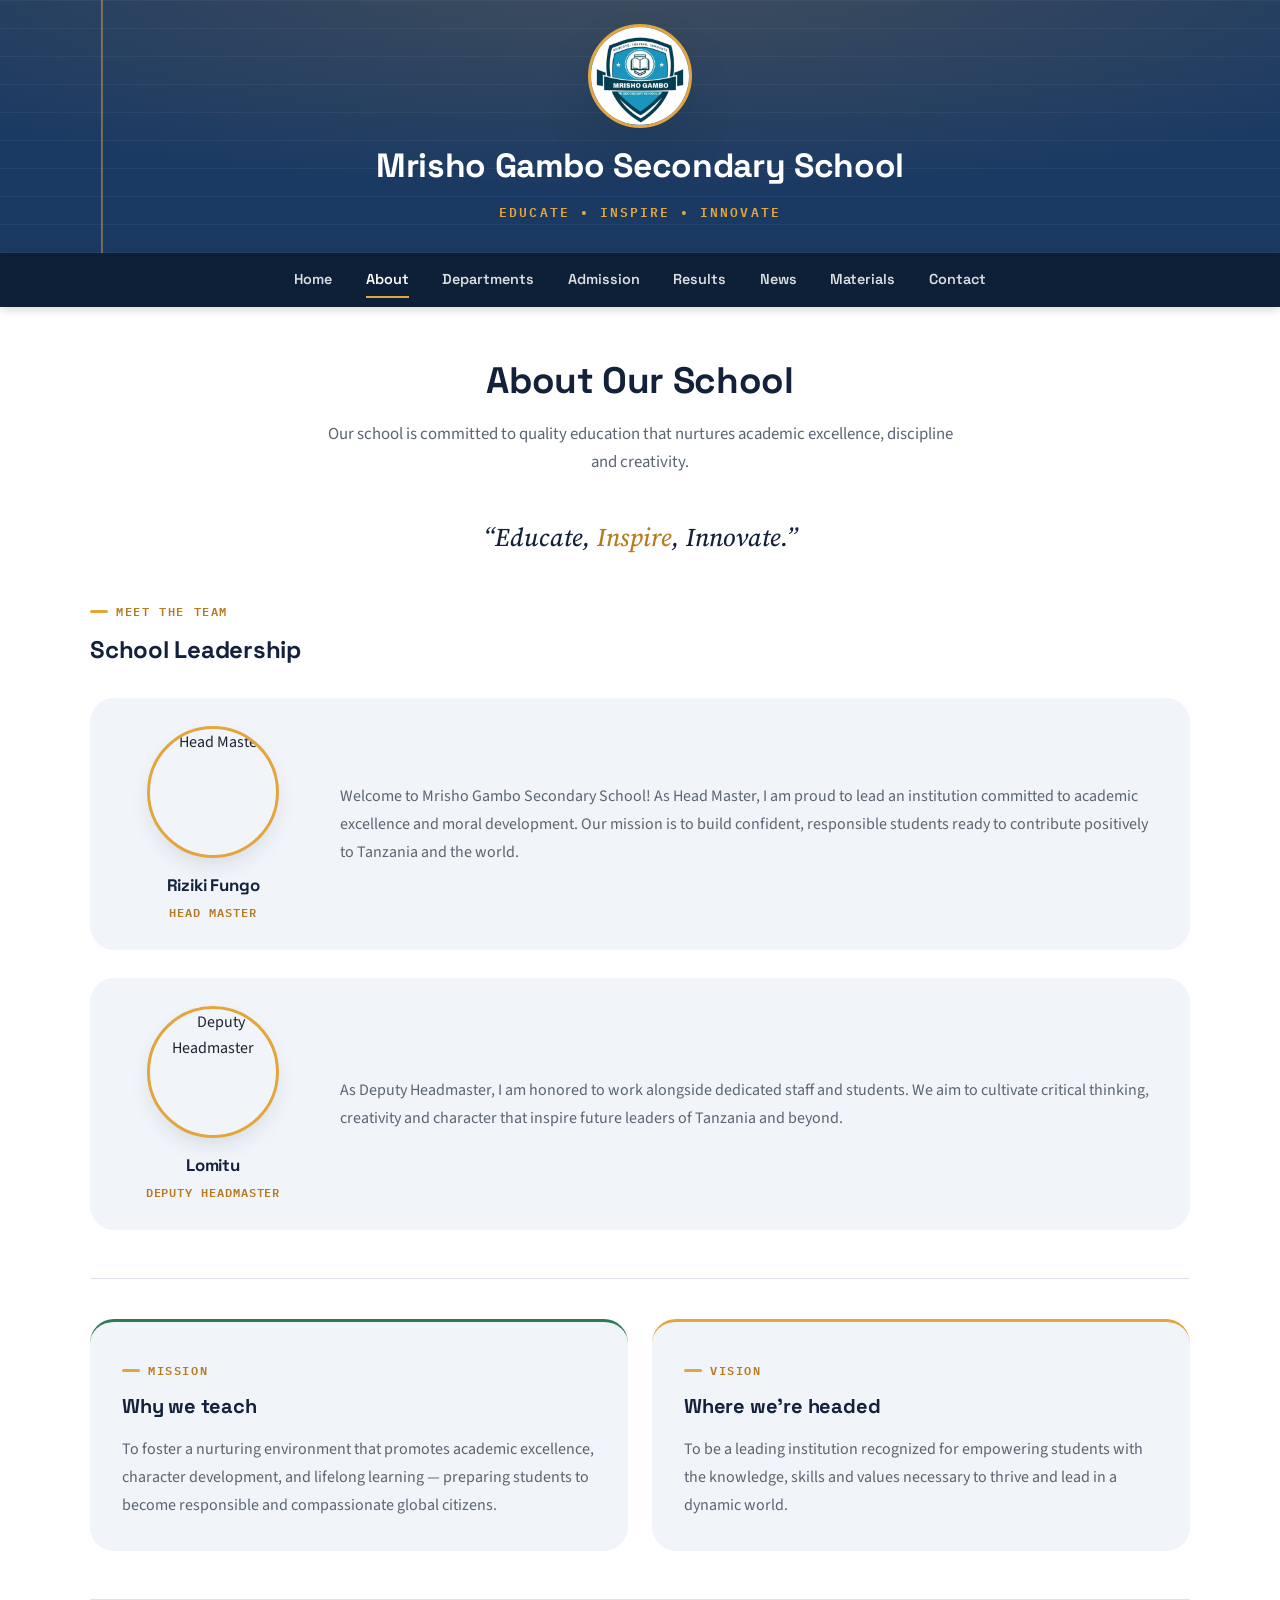
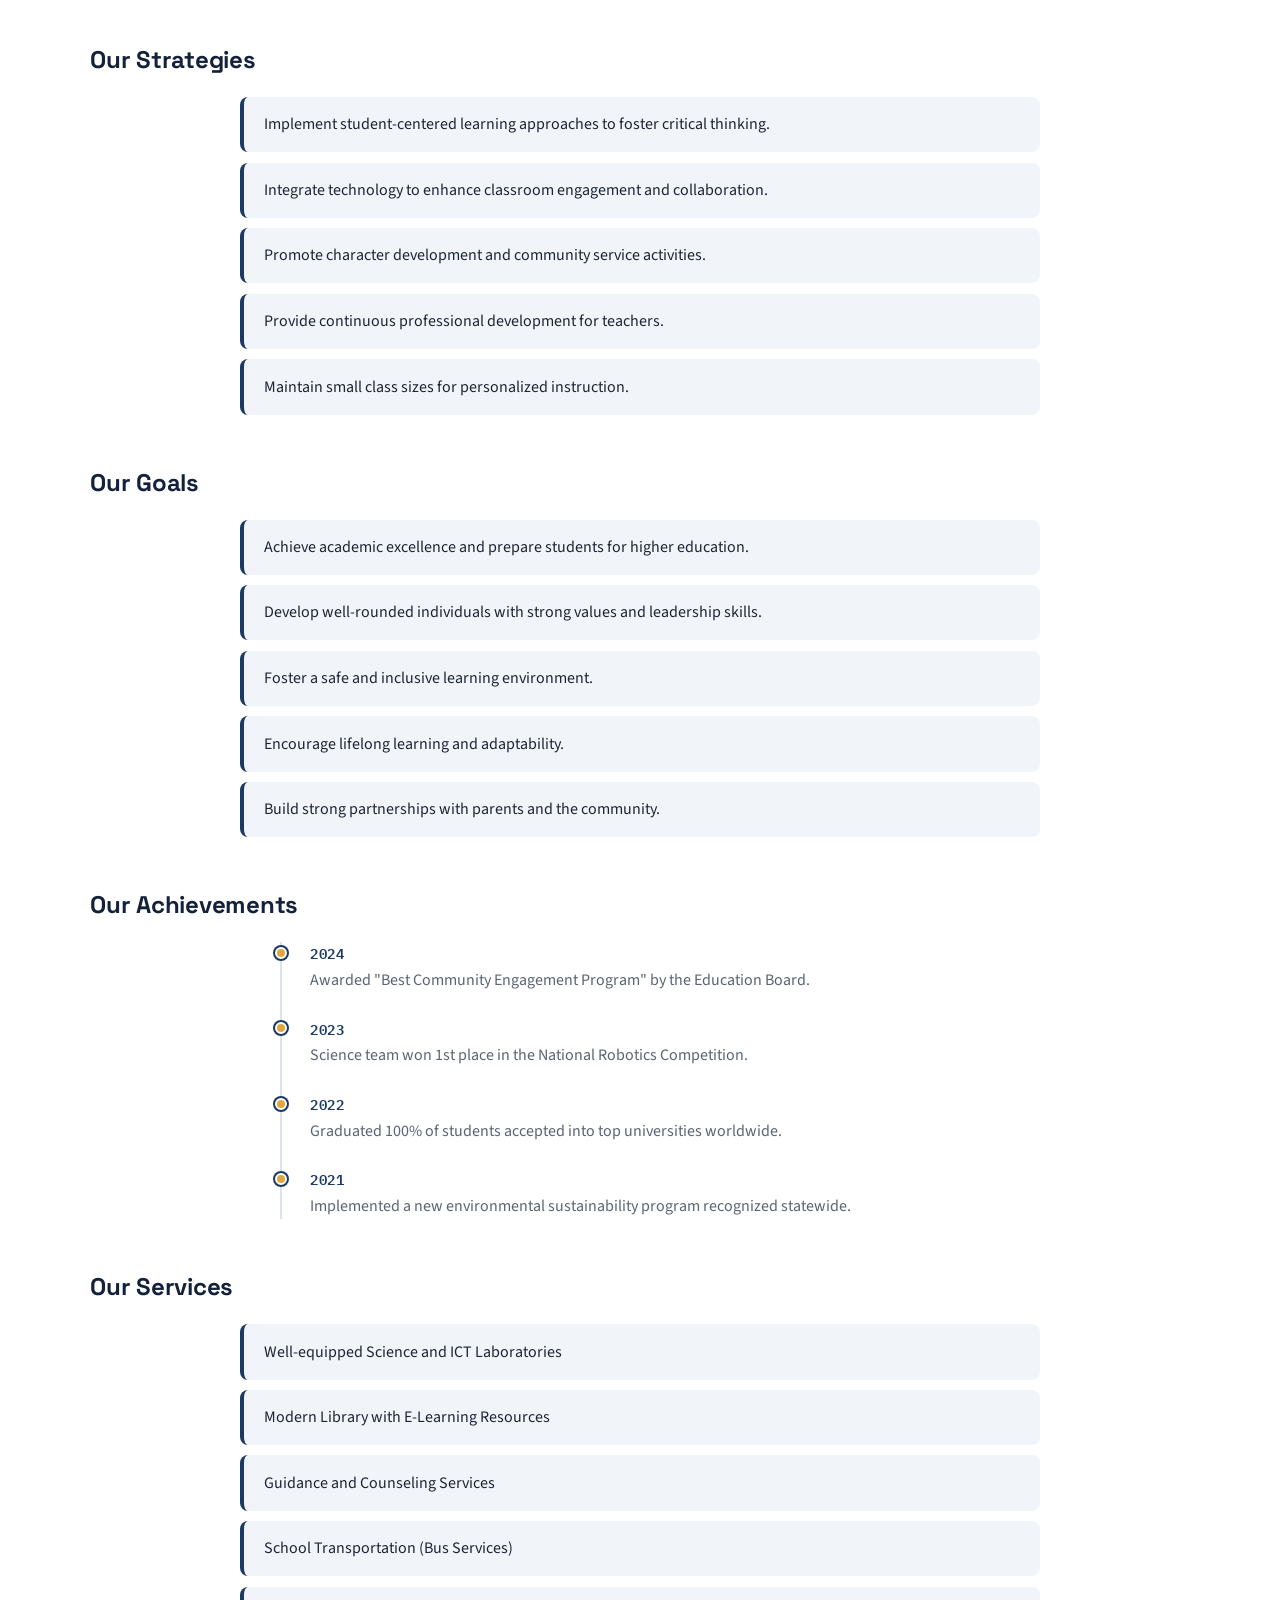
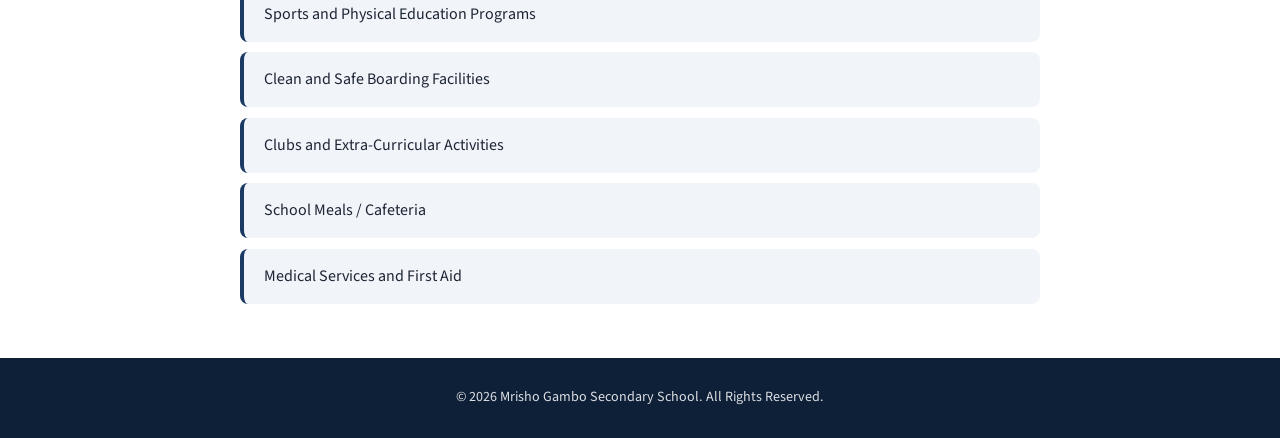
==== commit ea16d356: "Remove founder's profile from about.html Removed founder's profile and description from the about pa" ====
--- a/about.html
+++ b/about.html
@@ -45,22 +45,6 @@
     <section>
       <span class="eyebrow">Meet the team</span>
       <h2>School Leadership</h2>
-
-      <div class="profile-row">
-        <div class="person-card">
-          <img loading="lazy" src="g.jpg" alt="Founder" class="person-photo">
-          <h3>Founder</h3>
-          <p class="person-role">School Founder</p>
-        </div>
-        <div class="profile-text">
-          <p>
-            Our school, Mrisho Gambo Secondary School, was founded with a clear purpose:
-            to provide excellent education and strong moral development.
-            As Founder, I am proud to lead an institution dedicated to building
-            confident, responsible students ready to contribute to society.
-          </p>
-        </div>
-      </div>
 
       <div class="profile-row">
         <div class="person-card">
